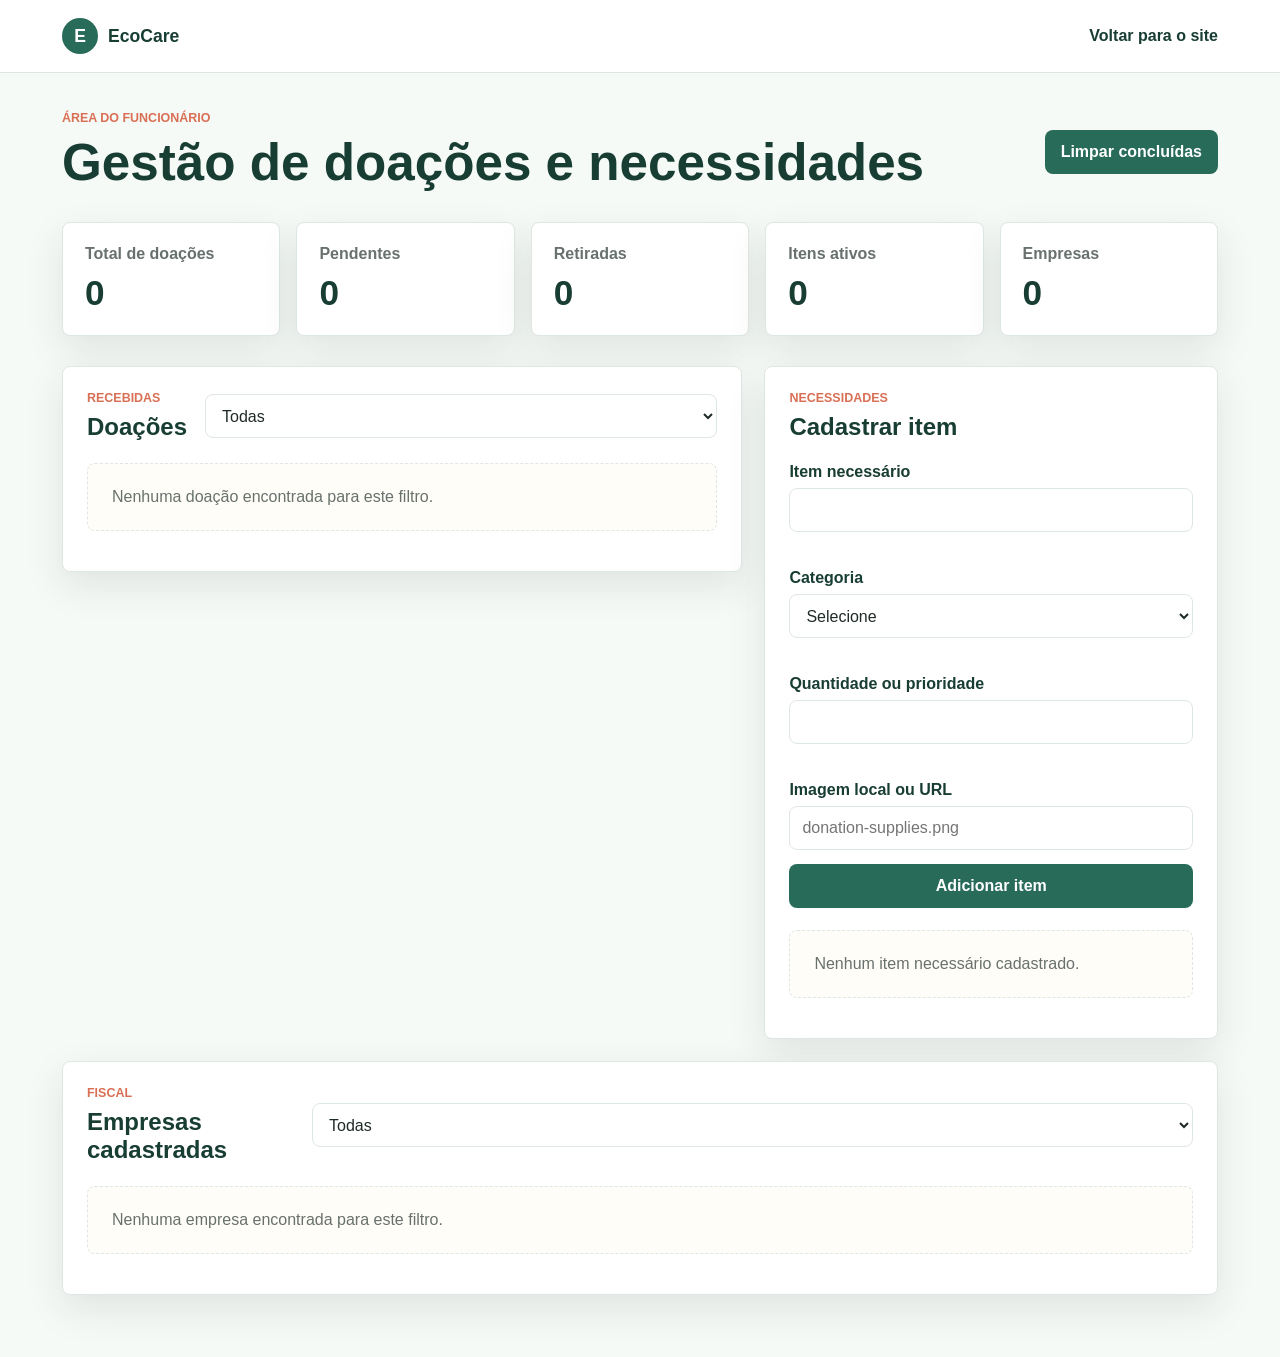
==== funcionario.html @ ed9bca38 "Primeiro Commit 08/09" ====
<!DOCTYPE html>
<html lang="pt-BR">
  <head>
    <meta charset="UTF-8" />
    <meta name="viewport" content="width=device-width, initial-scale=1.0" />
    <title>EcoCare | Área do funcionário</title>
    <meta name="description" content="Painel administrativo do EcoCare para gerenciar doações e itens necessários." />
    <link rel="stylesheet" href="funcionario.css" />
  </head>
  <body>
    <header class="admin-header">
      <a class="brand" href="index.html">
        <span class="brand-mark" aria-hidden="true">E</span>
        <span>EcoCare</span>
      </a>
      <a class="back-link" href="index.html">Voltar para o site</a>
    </header>

    <main class="admin-shell">
      <section class="intro" aria-labelledby="admin-title">
        <div>
          <p class="eyebrow">Área do funcionário</p>
          <h1 id="admin-title">Gestão de doações e necessidades</h1>
        </div>
        <button class="button" type="button" id="clear-completed">Limpar concluídas</button>
      </section>

      <section class="summary-grid" aria-label="Resumo administrativo">
        <article>
          <span>Total de doações</span>
          <strong id="total-donations">0</strong>
        </article>
        <article>
          <span>Pendentes</span>
          <strong id="pending-donations">0</strong>
        </article>
        <article>
          <span>Retiradas</span>
          <strong id="pickup-donations">0</strong>
        </article>
        <article>
          <span>Itens ativos</span>
          <strong id="active-items">0</strong>
        </article>
        <article>
          <span>Empresas</span>
          <strong id="registered-companies">0</strong>
        </article>
      </section>

      <section class="workspace">
        <section class="panel" aria-labelledby="donations-title">
          <div class="panel-heading">
            <div>
              <p class="eyebrow">Recebidas</p>
              <h2 id="donations-title">Doações</h2>
            </div>
            <select id="status-filter" aria-label="Filtrar doações por status">
              <option value="todas">Todas</option>
              <option value="pendente">Pendentes</option>
              <option value="em contato">Em contato</option>
              <option value="concluida">Concluídas</option>
            </select>
          </div>
          <div class="donation-list" id="donation-list"></div>
        </section>

        <section class="panel" aria-labelledby="items-title">
          <div class="panel-heading">
            <div>
              <p class="eyebrow">Necessidades</p>
              <h2 id="items-title">Cadastrar item</h2>
            </div>
          </div>
          <form id="item-form" novalidate>
            <div class="field">
              <label for="item-name">Item necessário</label>
              <input id="item-name" name="name" type="text" required />
              <small class="error-message"></small>
            </div>
            <div class="field">
              <label for="item-category">Categoria</label>
              <select id="item-category" name="category" required>
                <option value="">Selecione</option>
                <option>Alimentação</option>
                <option>Higiene</option>
                <option>Limpeza</option>
                <option>Roupas</option>
                <option>Educação</option>
              </select>
              <small class="error-message"></small>
            </div>
            <div class="field">
              <label for="item-quantity">Quantidade ou prioridade</label>
              <input id="item-quantity" name="quantity" type="text" required />
              <small class="error-message"></small>
            </div>
            <div class="field">
              <label for="item-image">Imagem local ou URL</label>
              <input id="item-image" name="image" type="text" placeholder="donation-supplies.png" />
            </div>
            <button class="button" type="submit">Adicionar item</button>
          </form>

          <div class="item-list" id="item-list"></div>
        </section>

        <section class="panel company-panel" aria-labelledby="companies-title">
          <div class="panel-heading">
            <div>
              <p class="eyebrow">Fiscal</p>
              <h2 id="companies-title">Empresas cadastradas</h2>
            </div>
            <select id="company-status-filter" aria-label="Filtrar empresas por status">
              <option value="todas">Todas</option>
              <option value="pendente">Pendentes</option>
              <option value="aprovada">Aprovadas</option>
              <option value="reprovada">Reprovadas</option>
            </select>
          </div>
          <div class="company-list" id="company-list"></div>
        </section>
      </section>
    </main>

    <script src="funcionario.js"></script>
  </body>
</html>
---- funcionario.css ----
:root {
  --green-900: #183d33;
  --green-700: #276b58;
  --green-100: #e8f3ee;
  --coral: #d96f55;
  --ink: #1f2a28;
  --muted: #68716d;
  --paper: #fffdf8;
  --line: #dfe7e2;
  --shadow: 0 14px 38px rgba(31, 42, 40, 0.1);
}

* {
  box-sizing: border-box;
}

body {
  margin: 0;
  font-family: Inter, "Segoe UI", Arial, sans-serif;
  color: var(--ink);
  background: #f6faf7;
}

button,
input,
select,
textarea {
  font: inherit;
}

button {
  cursor: pointer;
}

.admin-header {
  display: flex;
  align-items: center;
  justify-content: space-between;
  gap: 20px;
  padding: 18px clamp(18px, 5vw, 62px);
  background: #fff;
  border-bottom: 1px solid var(--line);
}

.brand,
.back-link {
  color: var(--green-900);
  text-decoration: none;
  font-weight: 800;
}

.brand {
  display: inline-flex;
  align-items: center;
  gap: 10px;
  font-size: 1.1rem;
}

.brand-mark {
  display: grid;
  width: 36px;
  height: 36px;
  place-items: center;
  color: #fff;
  background: var(--green-700);
  border-radius: 50%;
}

.admin-shell {
  padding: 38px clamp(18px, 5vw, 62px) 62px;
}

.intro,
.panel-heading {
  display: flex;
  align-items: center;
  justify-content: space-between;
  gap: 18px;
}

.eyebrow {
  margin: 0 0 8px;
  color: var(--coral);
  font-weight: 900;
  text-transform: uppercase;
  font-size: 0.78rem;
}

h1,
h2,
h3,
p {
  margin-top: 0;
}

h1 {
  margin-bottom: 0;
  color: var(--green-900);
  font-size: clamp(2rem, 4vw, 3.5rem);
}

h2 {
  margin-bottom: 0;
  color: var(--green-900);
}

.button {
  display: inline-flex;
  min-height: 44px;
  align-items: center;
  justify-content: center;
  border: 0;
  border-radius: 8px;
  padding: 11px 16px;
  color: #fff;
  background: var(--green-700);
  font-weight: 900;
}

.button.danger {
  background: #b84637;
}

button:focus-visible,
a:focus-visible,
input:focus-visible,
select:focus-visible {
  outline: 3px solid rgba(217, 111, 85, 0.42);
  outline-offset: 3px;
}

.summary-grid {
  display: grid;
  grid-template-columns: repeat(5, minmax(0, 1fr));
  gap: 16px;
  margin: 30px 0;
}

.summary-grid article,
.panel,
.donation-entry,
.item-entry {
  border: 1px solid var(--line);
  border-radius: 8px;
  background: #fff;
  box-shadow: var(--shadow);
}

.summary-grid article {
  padding: 22px;
}

.summary-grid span {
  color: var(--muted);
  font-weight: 800;
}

.summary-grid strong {
  display: block;
  margin-top: 10px;
  color: var(--green-900);
  font-size: 2.2rem;
}

.workspace {
  display: grid;
  grid-template-columns: minmax(0, 1.2fr) minmax(330px, 0.8fr);
  gap: 22px;
  align-items: start;
}

.panel {
  padding: 24px;
}

select,
input {
  width: 100%;
  min-height: 44px;
  border: 1px solid var(--line);
  border-radius: 8px;
  padding: 10px 12px;
  color: var(--ink);
  background: #fff;
}

form {
  display: grid;
  gap: 14px;
  margin-top: 22px;
}

.field {
  display: grid;
  gap: 7px;
}

label {
  color: var(--green-900);
  font-weight: 900;
}

.error-message {
  min-height: 16px;
  color: #b73d2f;
  font-weight: 700;
}

.donation-list,
.item-list,
.company-list {
  display: grid;
  gap: 14px;
  margin-top: 22px;
}

.donation-entry,
.item-entry,
.company-entry,
.invoice-preview {
  padding: 18px;
}

.donation-entry header,
.item-entry,
.company-entry header {
  display: grid;
  grid-template-columns: 1fr auto;
  gap: 14px;
  align-items: start;
}

.donation-entry h3,
.item-entry h3,
.company-entry h3 {
  margin-bottom: 4px;
}

.meta {
  display: flex;
  flex-wrap: wrap;
  gap: 8px;
  color: var(--muted);
  font-size: 0.92rem;
}

.badge {
  display: inline-flex;
  width: fit-content;
  align-items: center;
  border-radius: 999px;
  padding: 6px 10px;
  color: var(--green-900);
  background: var(--green-100);
  font-size: 0.8rem;
  font-weight: 900;
}

.donation-actions,
.company-actions {
  display: flex;
  flex-wrap: wrap;
  gap: 8px;
  margin-top: 14px;
}

.donation-actions button,
.company-actions button,
.remove-item {
  min-height: 38px;
  border: 1px solid var(--line);
  border-radius: 8px;
  padding: 8px 10px;
  color: var(--green-900);
  background: #fff;
  font-weight: 800;
}

.donation-actions button.active {
  color: #fff;
  background: var(--coral);
  border-color: var(--coral);
}

.company-actions button.active {
  color: #fff;
  background: var(--green-700);
  border-color: var(--green-700);
}

.empty {
  padding: 24px;
  border: 1px dashed var(--line);
  border-radius: 8px;
  color: var(--muted);
  background: var(--paper);
}

.item-entry {
  grid-template-columns: 58px 1fr auto;
  align-items: center;
}

.item-entry img {
  width: 58px;
  height: 58px;
  object-fit: cover;
  border-radius: 6px;
}

.company-panel {
  grid-column: 1 / -1;
}

.company-entry,
.invoice-preview {
  border: 1px solid var(--line);
  border-radius: 8px;
  background: #fff;
  box-shadow: var(--shadow);
}

.company-details {
  display: grid;
  grid-template-columns: repeat(3, minmax(0, 1fr));
  gap: 12px;
  margin-top: 14px;
  color: var(--muted);
  line-height: 1.5;
}

.company-details span,
.invoice-preview span {
  display: block;
}

.company-details strong,
.invoice-preview strong {
  display: block;
  color: var(--green-900);
}

.invoice-preview {
  margin-top: 14px;
  background: var(--paper);
}

.invoice-preview h4 {
  margin: 0 0 12px;
  color: var(--green-900);
}

.invoice-grid {
  display: grid;
  grid-template-columns: repeat(2, minmax(0, 1fr));
  gap: 12px;
}

@media (max-width: 960px) {
  .summary-grid,
  .workspace,
  .company-details,
  .invoice-grid {
    grid-template-columns: repeat(2, minmax(0, 1fr));
  }

  .workspace {
    grid-template-columns: 1fr;
  }
}

@media (max-width: 620px) {
  .admin-header,
  .intro,
  .panel-heading {
    align-items: flex-start;
    flex-direction: column;
  }

  .summary-grid {
    grid-template-columns: 1fr;
  }

  .donation-entry header,
  .item-entry,
  .company-entry header,
  .company-details,
  .invoice-grid {
    grid-template-columns: 1fr;
  }
}
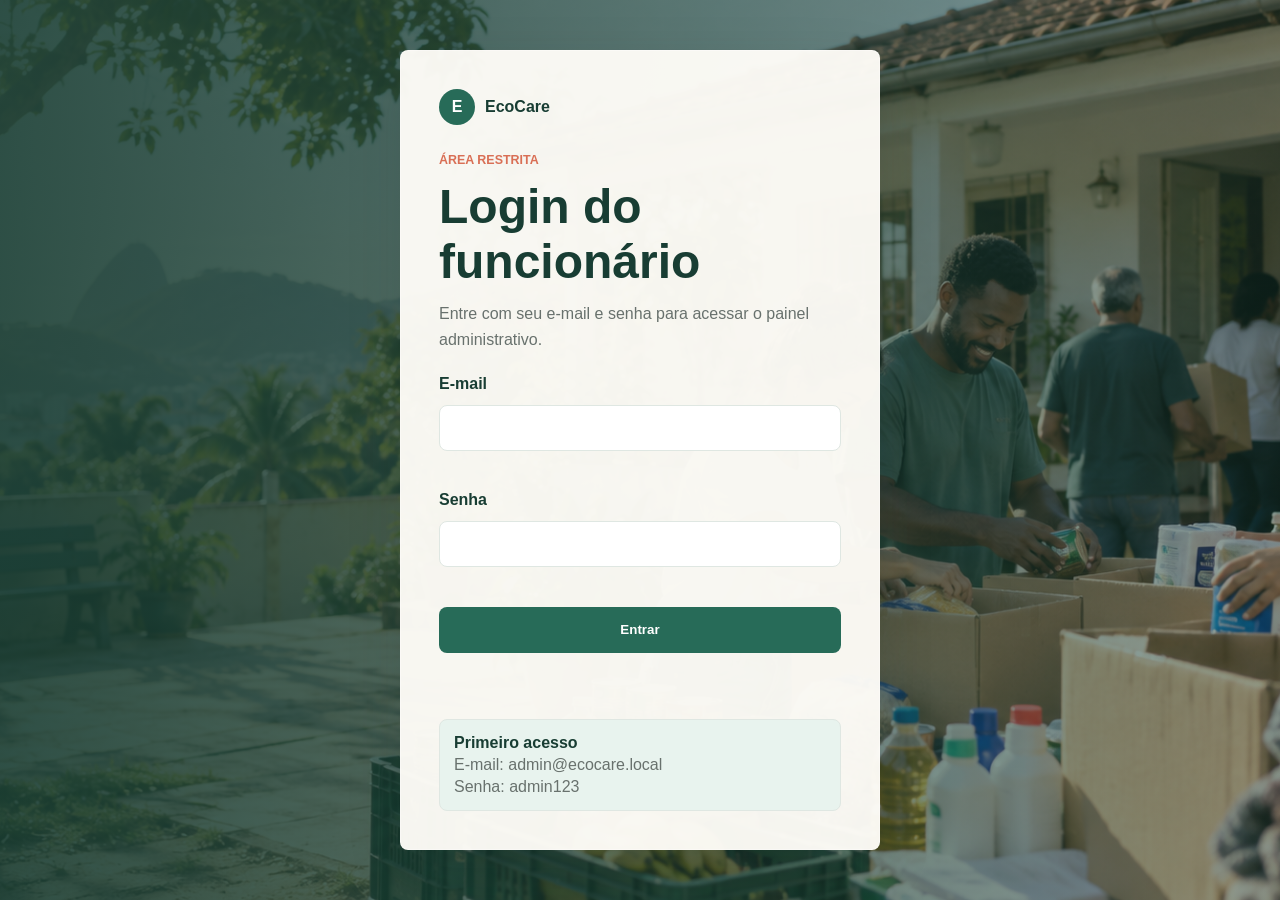
==== commit f18ecba1: "Commit de funcionalidades 22/09" ====
--- a/funcionario.html
+++ b/funcionario.html
@@ -13,7 +13,11 @@
         <span class="brand-mark" aria-hidden="true">E</span>
         <span>EcoCare</span>
       </a>
-      <a class="back-link" href="index.html">Voltar para o site</a>
+      <div class="admin-session">
+        <span id="session-employee-name">Funcionário</span>
+        <button class="back-link logout-button" type="button" id="logout-button">Sair</button>
+        <a class="back-link" href="index.html">Voltar para o site</a>
+      </div>
     </header>
 
     <main class="admin-shell">
@@ -46,79 +50,149 @@
           <span>Empresas</span>
           <strong id="registered-companies">0</strong>
         </article>
+        <article>
+          <span>Estoque</span>
+          <strong id="stock-total">0</strong>
+        </article>
+        <article>
+          <span>Funcionários</span>
+          <strong id="employee-total">0</strong>
+        </article>
       </section>
 
+      <nav class="admin-tabs" aria-label="Navegação do painel">
+        <button class="admin-tab active" type="button" data-admin-tab="donations-panel">Doações</button>
+        <button class="admin-tab" type="button" data-admin-tab="companies-panel">Empresas</button>
+        <button class="admin-tab" type="button" data-admin-tab="stock-panel">Estoque</button>
+        <button class="admin-tab" type="button" data-admin-tab="employees-panel">Funcionários</button>
+      </nav>
+
       <section class="workspace">
-        <section class="panel" aria-labelledby="donations-title">
-          <div class="panel-heading">
-            <div>
-              <p class="eyebrow">Recebidas</p>
-              <h2 id="donations-title">Doações</h2>
-            </div>
-            <select id="status-filter" aria-label="Filtrar doações por status">
-              <option value="todas">Todas</option>
-              <option value="pendente">Pendentes</option>
-              <option value="em contato">Em contato</option>
-              <option value="concluida">Concluídas</option>
-            </select>
-          </div>
-          <div class="donation-list" id="donation-list"></div>
-        </section>
-
-        <section class="panel" aria-labelledby="items-title">
-          <div class="panel-heading">
-            <div>
-              <p class="eyebrow">Necessidades</p>
-              <h2 id="items-title">Cadastrar item</h2>
-            </div>
-          </div>
-          <form id="item-form" novalidate>
-            <div class="field">
-              <label for="item-name">Item necessário</label>
-              <input id="item-name" name="name" type="text" required />
-              <small class="error-message"></small>
-            </div>
-            <div class="field">
-              <label for="item-category">Categoria</label>
-              <select id="item-category" name="category" required>
-                <option value="">Selecione</option>
-                <option>Alimentação</option>
-                <option>Higiene</option>
-                <option>Limpeza</option>
-                <option>Roupas</option>
-                <option>Educação</option>
+        <section class="admin-tab-panel active" id="donations-panel">
+          <section class="panel" aria-labelledby="donations-title">
+            <div class="panel-heading">
+              <div>
+                <p class="eyebrow">Recebidas</p>
+                <h2 id="donations-title">Doações</h2>
+              </div>
+              <select id="status-filter" aria-label="Filtrar doações por status">
+                <option value="todas">Todas</option>
+                <option value="pendente">Pendentes</option>
+                <option value="em contato">Em contato</option>
+                <option value="concluida">Concluídas</option>
               </select>
-              <small class="error-message"></small>
-            </div>
-            <div class="field">
-              <label for="item-quantity">Quantidade ou prioridade</label>
-              <input id="item-quantity" name="quantity" type="text" required />
-              <small class="error-message"></small>
-            </div>
-            <div class="field">
-              <label for="item-image">Imagem local ou URL</label>
-              <input id="item-image" name="image" type="text" placeholder="donation-supplies.png" />
-            </div>
-            <button class="button" type="submit">Adicionar item</button>
-          </form>
-
-          <div class="item-list" id="item-list"></div>
-        </section>
-
-        <section class="panel company-panel" aria-labelledby="companies-title">
-          <div class="panel-heading">
-            <div>
-              <p class="eyebrow">Fiscal</p>
-              <h2 id="companies-title">Empresas cadastradas</h2>
-            </div>
-            <select id="company-status-filter" aria-label="Filtrar empresas por status">
-              <option value="todas">Todas</option>
-              <option value="pendente">Pendentes</option>
-              <option value="aprovada">Aprovadas</option>
-              <option value="reprovada">Reprovadas</option>
-            </select>
-          </div>
-          <div class="company-list" id="company-list"></div>
+            </div>
+            <div class="donation-list" id="donation-list"></div>
+          </section>
+
+          <section class="panel" aria-labelledby="items-title">
+            <div class="panel-heading">
+              <div>
+                <p class="eyebrow">Necessidades</p>
+                <h2 id="items-title">Cadastrar item</h2>
+              </div>
+            </div>
+            <form id="item-form" novalidate>
+              <div class="field">
+                <label for="item-name">Item necessário</label>
+                <input id="item-name" name="name" type="text" required />
+                <small class="error-message"></small>
+              </div>
+              <div class="field">
+                <label for="item-category">Categoria</label>
+                <select id="item-category" name="category" required>
+                  <option value="">Selecione</option>
+                  <option>Alimentação</option>
+                  <option>Higiene</option>
+                  <option>Limpeza</option>
+                  <option>Roupas</option>
+                  <option>Educação</option>
+                </select>
+                <small class="error-message"></small>
+              </div>
+              <div class="field">
+                <label for="item-quantity">Quantidade ou prioridade</label>
+                <input id="item-quantity" name="quantity" type="text" required />
+                <small class="error-message"></small>
+              </div>
+              <div class="field">
+                <label for="item-image">Imagem local ou URL</label>
+                <input id="item-image" name="image" type="text" placeholder="donation-supplies.png" />
+              </div>
+              <button class="button" type="submit">Adicionar item</button>
+            </form>
+
+            <div class="item-list" id="item-list"></div>
+          </section>
+        </section>
+
+        <section class="admin-tab-panel" id="companies-panel" hidden>
+          <section class="panel company-panel" aria-labelledby="companies-title">
+            <div class="panel-heading">
+              <div>
+                <p class="eyebrow">Fiscal</p>
+                <h2 id="companies-title">Empresas cadastradas</h2>
+              </div>
+            </div>
+            <div class="company-list" id="company-list"></div>
+          </section>
+        </section>
+
+        <section class="admin-tab-panel" id="stock-panel" hidden>
+          <section class="panel stock-panel" aria-labelledby="stock-title">
+            <div class="panel-heading">
+              <div>
+                <p class="eyebrow">Estoque</p>
+                <h2 id="stock-title">Itens doados em estoque</h2>
+              </div>
+            </div>
+            <div class="stock-list" id="stock-list"></div>
+          </section>
+        </section>
+
+        <section class="admin-tab-panel" id="employees-panel" hidden>
+          <section class="panel" aria-labelledby="employee-register-title">
+            <div class="panel-heading">
+              <div>
+                <p class="eyebrow">Acessos</p>
+                <h2 id="employee-register-title">Cadastrar funcionário</h2>
+              </div>
+            </div>
+            <form id="employee-form" novalidate>
+              <div class="field">
+                <label for="new-employee-name">Nome</label>
+                <input id="new-employee-name" name="name" type="text" required />
+                <small class="error-message"></small>
+              </div>
+              <div class="field">
+                <label for="new-employee-email">E-mail</label>
+                <input id="new-employee-email" name="email" type="email" required />
+                <small class="error-message"></small>
+              </div>
+              <div class="field">
+                <label for="new-employee-role">Cargo</label>
+                <input id="new-employee-role" name="role" type="text" required />
+                <small class="error-message"></small>
+              </div>
+              <div class="field">
+                <label for="new-employee-password">Senha</label>
+                <input id="new-employee-password" name="password" type="password" minlength="6" required />
+                <small class="error-message"></small>
+              </div>
+              <button class="button" type="submit">Cadastrar funcionário</button>
+              <p class="success-message" id="employee-feedback" aria-live="polite"></p>
+            </form>
+          </section>
+
+          <section class="panel" aria-labelledby="employee-list-title">
+            <div class="panel-heading">
+              <div>
+                <p class="eyebrow">Equipe</p>
+                <h2 id="employee-list-title">Funcionários cadastrados</h2>
+              </div>
+            </div>
+            <div class="employee-list" id="employee-list"></div>
+          </section>
         </section>
       </section>
     </main>
--- a/funcionario.css
+++ b/funcionario.css
@@ -42,11 +42,31 @@
   border-bottom: 1px solid var(--line);
 }
 
+.admin-session {
+  display: flex;
+  flex-wrap: wrap;
+  align-items: center;
+  justify-content: flex-end;
+  gap: 12px;
+}
+
+.admin-session span {
+  color: var(--muted);
+  font-weight: 800;
+}
+
 .brand,
 .back-link {
   color: var(--green-900);
   text-decoration: none;
   font-weight: 800;
+}
+
+.logout-button {
+  border: 0;
+  padding: 0;
+  background: transparent;
+  cursor: pointer;
 }
 
 .brand {
@@ -131,7 +151,7 @@
 
 .summary-grid {
   display: grid;
-  grid-template-columns: repeat(5, minmax(0, 1fr));
+  grid-template-columns: repeat(7, minmax(0, 1fr));
   gap: 16px;
   margin: 30px 0;
 }
@@ -139,7 +159,8 @@
 .summary-grid article,
 .panel,
 .donation-entry,
-.item-entry {
+.item-entry,
+.stock-entry {
   border: 1px solid var(--line);
   border-radius: 8px;
   background: #fff;
@@ -162,11 +183,42 @@
   font-size: 2.2rem;
 }
 
+.admin-tabs {
+  display: flex;
+  flex-wrap: wrap;
+  gap: 10px;
+  margin-bottom: 22px;
+}
+
+.admin-tab {
+  min-height: 42px;
+  border: 1px solid var(--line);
+  border-radius: 8px;
+  padding: 10px 16px;
+  color: var(--green-900);
+  background: #fff;
+  font-weight: 900;
+}
+
+.admin-tab.active {
+  color: #fff;
+  background: var(--green-700);
+  border-color: var(--green-700);
+}
+
 .workspace {
+  display: block;
+}
+
+.admin-tab-panel {
   display: grid;
   grid-template-columns: minmax(0, 1.2fr) minmax(330px, 0.8fr);
   gap: 22px;
   align-items: start;
+}
+
+.admin-tab-panel[hidden] {
+  display: none;
 }
 
 .panel {
@@ -208,7 +260,9 @@
 
 .donation-list,
 .item-list,
-.company-list {
+.company-list,
+.stock-list,
+.employee-list {
   display: grid;
   gap: 14px;
   margin-top: 22px;
@@ -217,6 +271,8 @@
 .donation-entry,
 .item-entry,
 .company-entry,
+.stock-entry,
+.employee-entry,
 .invoice-preview {
   padding: 18px;
 }
@@ -266,6 +322,7 @@
 
 .donation-actions button,
 .company-actions button,
+.stock-drop-form button,
 .remove-item {
   min-height: 38px;
   border: 1px solid var(--line);
@@ -312,12 +369,61 @@
   grid-column: 1 / -1;
 }
 
+.stock-panel {
+  grid-column: 1 / -1;
+}
+
 .company-entry,
+.stock-entry,
+.employee-entry,
 .invoice-preview {
   border: 1px solid var(--line);
   border-radius: 8px;
   background: #fff;
   box-shadow: var(--shadow);
+}
+
+.employee-entry {
+  border: 1px solid var(--line);
+  border-radius: 8px;
+  background: #fff;
+  box-shadow: var(--shadow);
+}
+
+.employee-entry h3 {
+  margin-bottom: 4px;
+}
+
+.success-message {
+  margin: 0;
+  color: var(--green-700);
+  font-weight: 900;
+}
+
+.stock-grid {
+  display: grid;
+  grid-template-columns: repeat(4, minmax(0, 1fr));
+  gap: 12px;
+  color: var(--muted);
+  line-height: 1.5;
+}
+
+.stock-grid strong {
+  display: block;
+  color: var(--green-900);
+}
+
+.stock-drop-form {
+  display: grid;
+  grid-template-columns: minmax(180px, 1fr) auto;
+  gap: 10px;
+  margin-top: 14px;
+}
+
+.stock-status {
+  margin-top: 10px;
+  color: var(--muted);
+  font-weight: 800;
 }
 
 .company-details {
@@ -358,13 +464,14 @@
 
 @media (max-width: 960px) {
   .summary-grid,
-  .workspace,
+  .admin-tab-panel,
   .company-details,
-  .invoice-grid {
+  .invoice-grid,
+  .stock-grid {
     grid-template-columns: repeat(2, minmax(0, 1fr));
   }
 
-  .workspace {
+  .admin-tab-panel {
     grid-template-columns: 1fr;
   }
 }
@@ -385,7 +492,9 @@
   .item-entry,
   .company-entry header,
   .company-details,
-  .invoice-grid {
+  .invoice-grid,
+  .stock-grid,
+  .stock-drop-form {
     grid-template-columns: 1fr;
   }
 }
